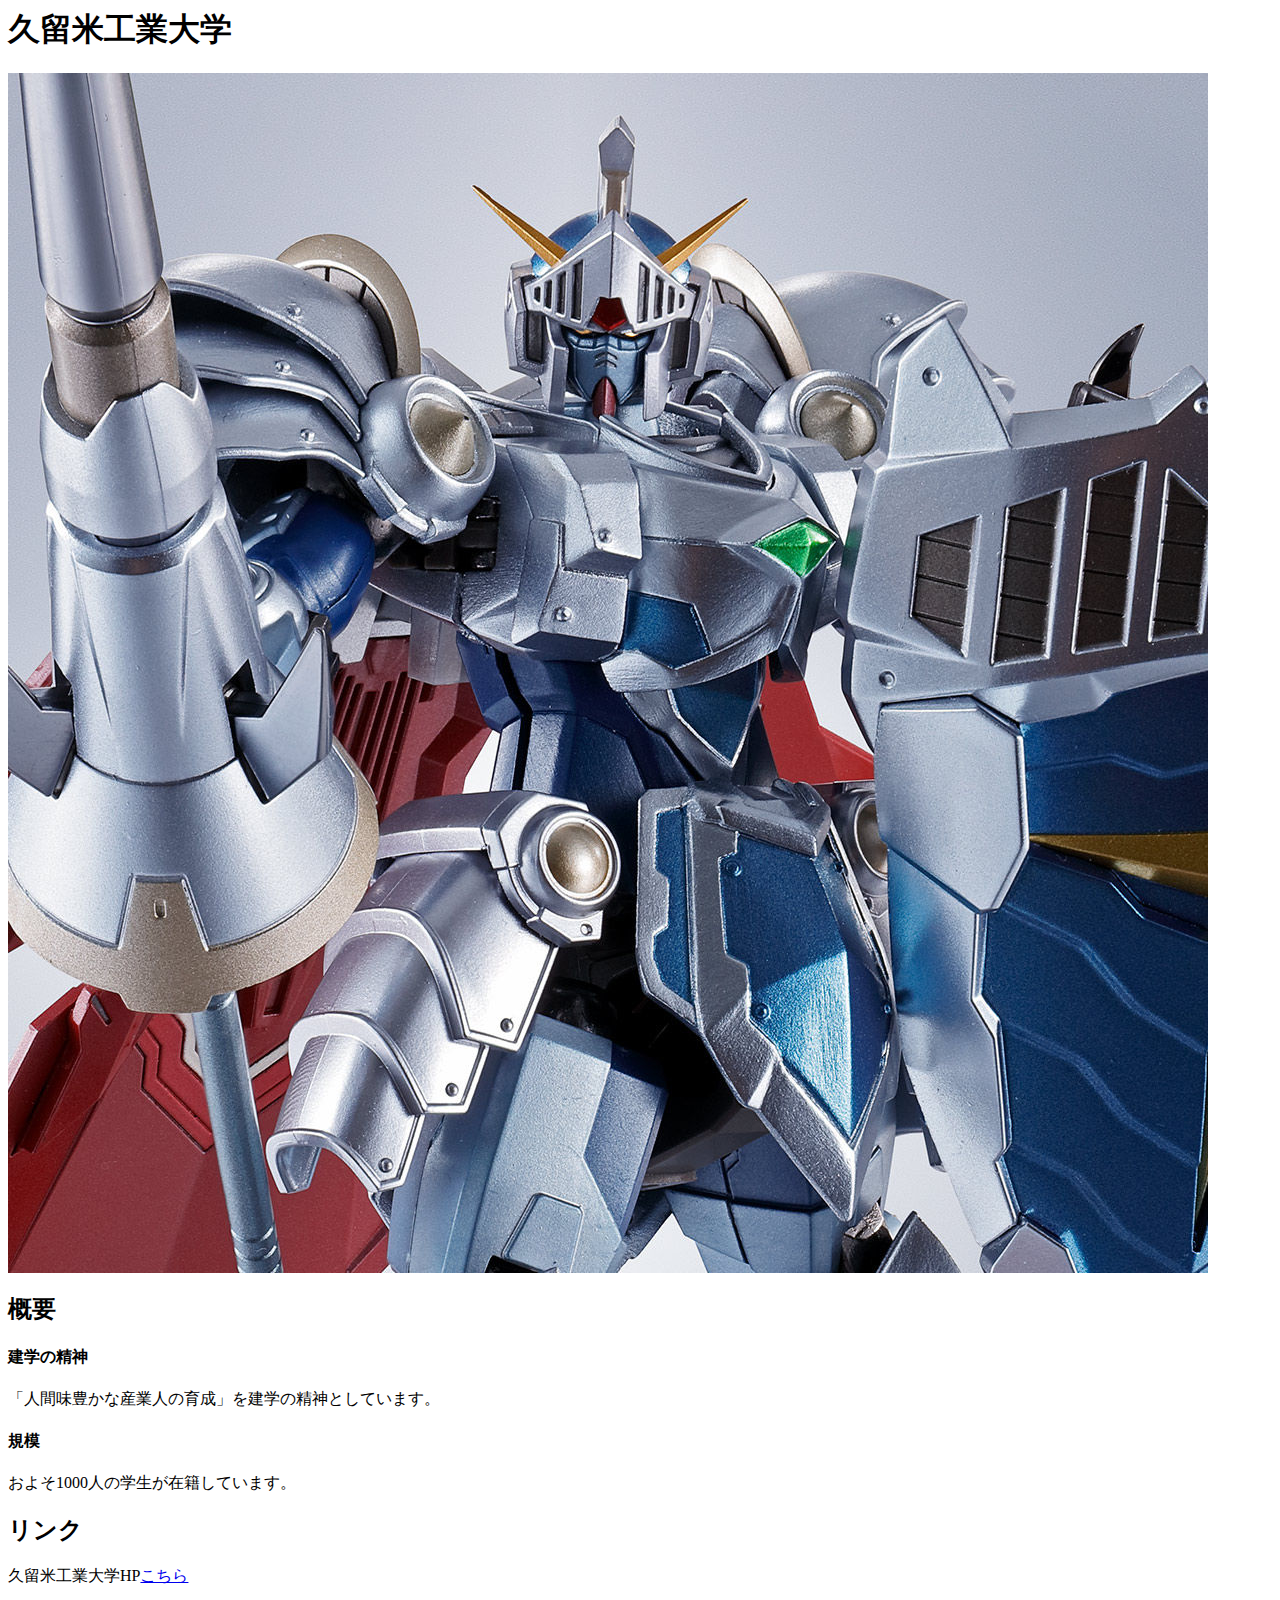
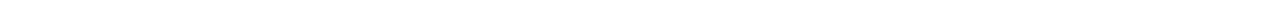
==== kadai1.html @ 1b7c3a13 "課題１のアップ" ====
<!--しょうごのHTML -->
<!docpyps html>
<html>
    <head>
         <meta chareseet="utf-8">
        <title>演習１</title>
    
    </head>
    
    <body>
        <h1>久留米工業大学</h1>
         <p>
        <img src="images/1000132645_naito.jpg" alt="画像を表示できません">
        </p>
        
        <h2>概要</h2>
        <h4>建学の精神</h4>
        <p>「人間味豊かな産業人の育成」を建学の精神としています。</p>
        <h4>規模</h4>
        <p>およそ1000人の学生が在籍しています。</p>
        <h2>リンク</h2>
        
        <p>
            久留米工業大学HP<a href="https://www.kurume-it.ac.jp/">こちら</a>
        </p>
        
    </body>
</html>
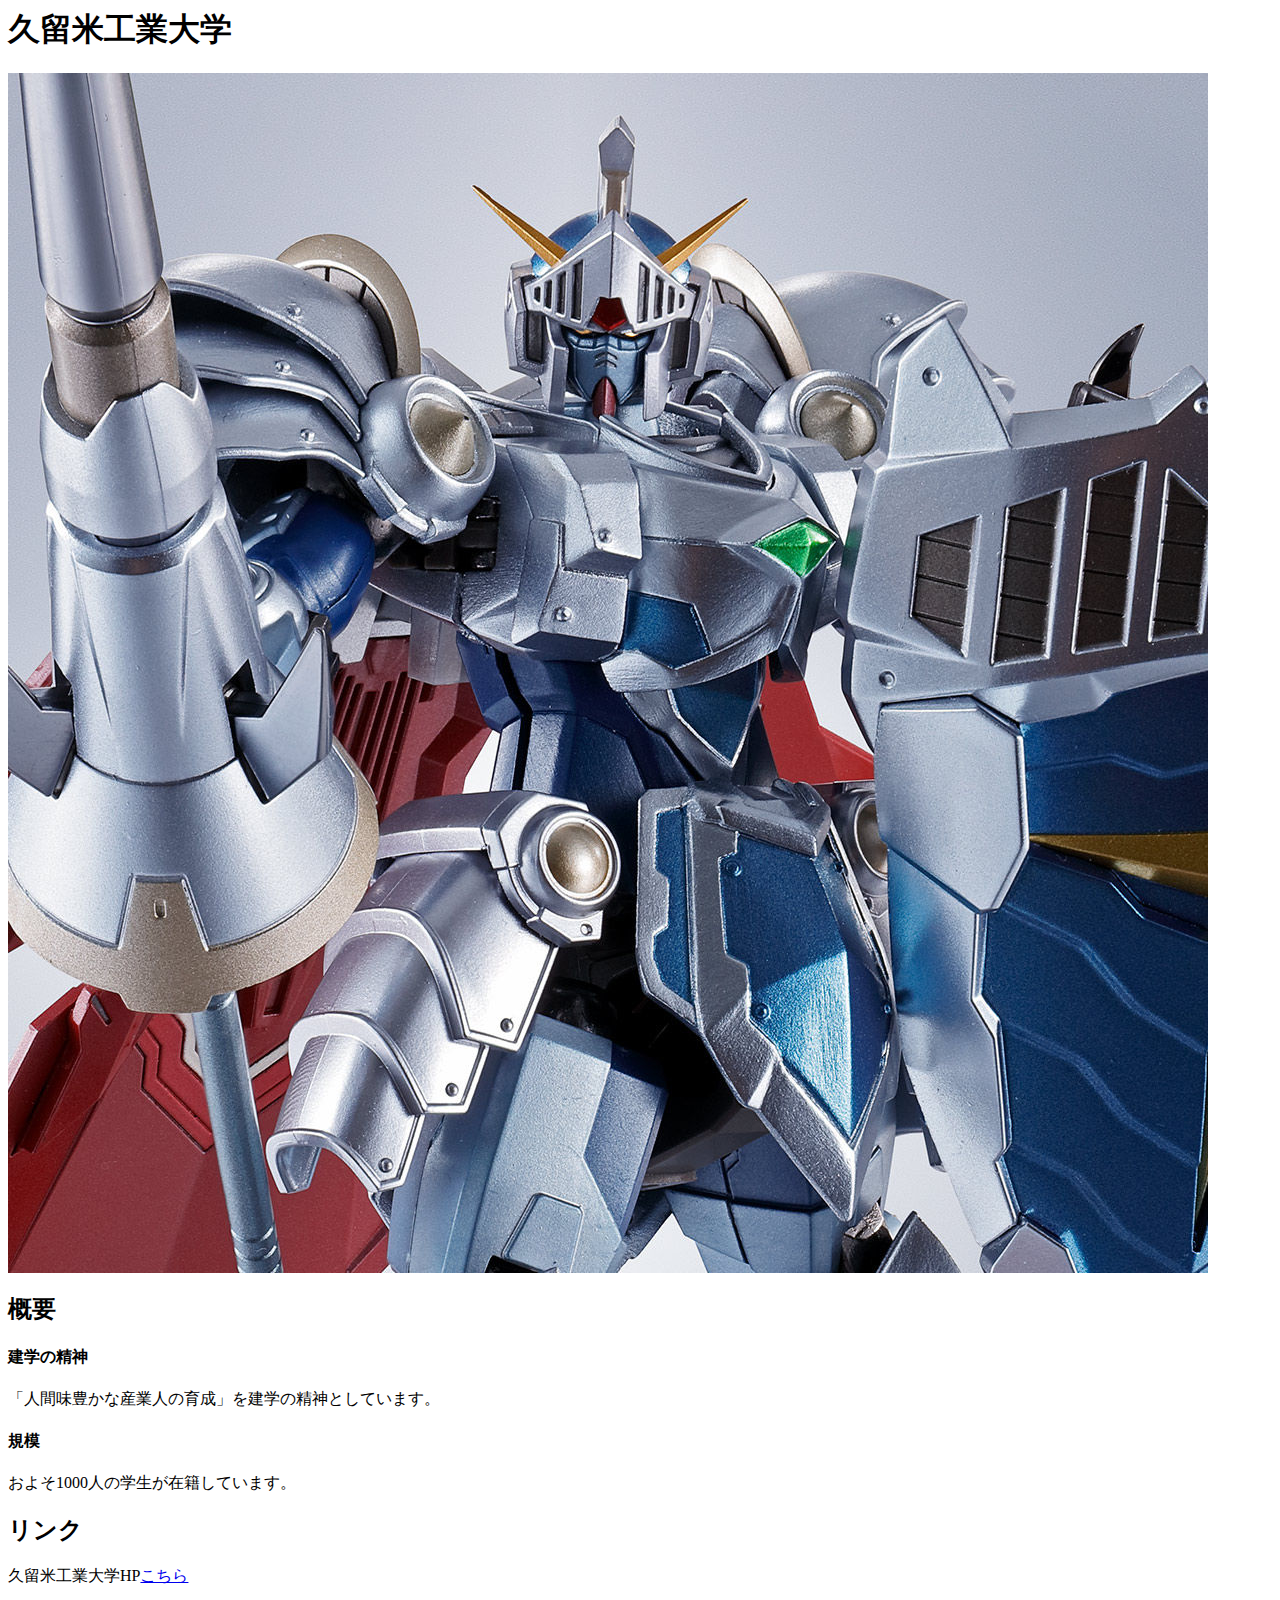
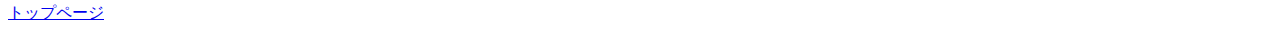
==== commit d6ee58cc: "最終課題" ====
--- a/kadai1.html
+++ b/kadai1.html
@@ -20,9 +20,11 @@
         <p>およそ1000人の学生が在籍しています。</p>
         <h2>リンク</h2>
         
+        
         <p>
             久留米工業大学HP<a href="https://www.kurume-it.ac.jp/">こちら</a>
         </p>
         
+        <la><a href="index.html">トップページ</a></la>
     </body>
 </html>